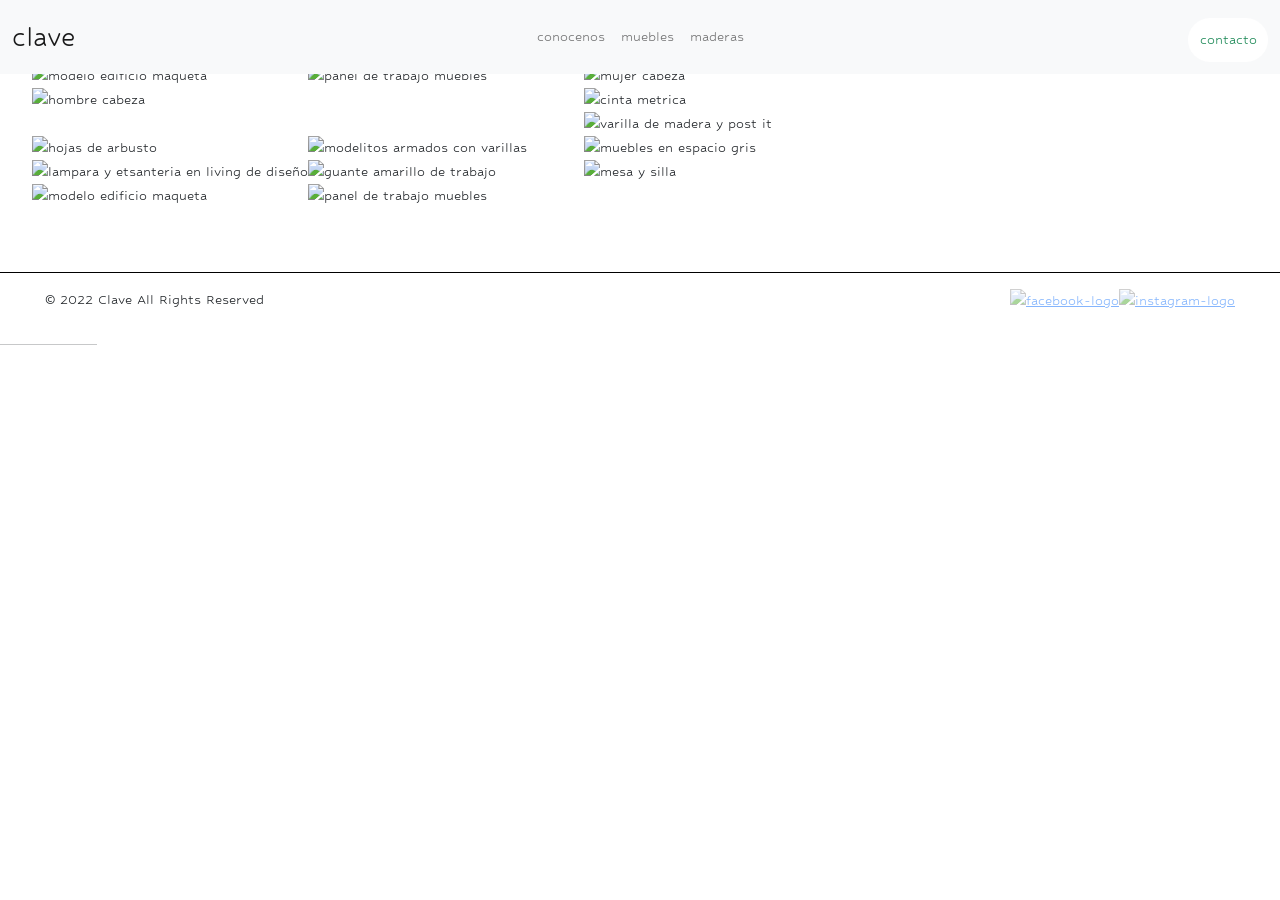
==== index.html @ bccb9eaf "otro-intento" ====
<!DOCTYPE html>
<html lang="en">
<head>
    <meta charset="UTF-8">
    <meta http-equiv="X-UA-Compatible" content="IE=edge">
    <meta name="viewport" content="width=device-width, initial-scale=1.0">
    <link rel="stylesheet" href="./styles/bootstrap.min.css">
    <link href="https://fonts.googleapis.com/css2?family=Hubballi&display=swap" rel="stylesheet">
    <link rel="stylesheet" href="./styles/style.css">
    <title>clave</title>
</head>

<body class="body-grid">

    <header class="header-fixed-index">   
    
        <nav class="navbar navbar-expand-lg navbar-light bg-light fixed-top">
            <div class="container-fluid">
              <a class="navbar-brand" href="#">clave</a>
              <button class="navbar-toggler" type="button" data-bs-toggle="collapse" data-bs-target="#navbarSupportedContent" aria-controls="navbarSupportedContent" aria-expanded="false" aria-label="Toggle navigation">
                <span class="navbar-toggler-icon"></span>
              </button>
              <div class="collapse navbar-collapse" id="navbarSupportedContent">
                <ul class="navbar-nav mx-auto mb-2 mb-lg-0">
                  <li class="nav-item">
                    <a class="nav-link" href="./pages/conocenos.html">conocenos</a>
                  </li>
                  <li class="nav-item">
                    <a class="nav-link" href="./pages/muebles.html">muebles</a>
                  </li>
                  <li class="nav-item">
                    <a class="nav-link" href="./pages/maderas.html">maderas</a>
                  </li>
                </ul>
                <div class="d-flex">
                 <a href="./pages/contacto.html"><button class="btn btn-outline-success" >contacto</button></a>
                </div>
              </div>
            </div>
          </nav>

    </header>

    <main class="main-index">       
       <div class="grid-container__index">  
         <img class="img-index 1" src="assets/img/01.jpg" alt="modelo edificio maqueta">
         <img class="img-index 2" src="./assets/img/02.jpg" alt="panel de trabajo muebles">
         <img class="img-index 3" src="./assets/img/03.jpg" alt="cinta metrica">
         <img class="img-index 4" src="./assets/img/04.jpg" alt="hombre cabeza">
         <img class="img-index 5" src="./assets/img/05.jpg" alt="mujer cabeza">
         <img class="img-index 6" src="./assets/img/06.jpg" alt="varilla de madera y post it">
         <img class="img-index 7" src="./assets/img/07.jpg" alt="hojas de arbusto">
         <img class="img-index 8" src="./assets/img/08.jpg" alt="modelitos armados con varillas">
         <img class="img-index 9" src="./assets/img/09.jpg" alt="muebles en espacio gris">
         <img class="img-index 10" src="./assets/img/10.jpg" alt="lampara y etsanteria en living de diseño">
         <img class="img-index 11" src="./assets/img/11.jpg" alt="guante amarillo de trabajo">
         <img class="img-index 12" src="./assets/img/12.jpg" alt="mesa y silla">
         <img class="img-index 1" src="./assets/img/01.jpg" alt="modelo edificio maqueta">
         <img class="img-index 2" src="./assets/img/02.jpg" alt="panel de trabajo muebles">
       </div>
    </main>

           <hr>

    <footer class="footer-index">
        <p>© 2022 Clave All Rights Reserved</p>
        <div class="social-div">
            <a href="https://facebook.com"><img class="socials" src="./assets/img/facebook-brands.svg" alt="facebook-logo"></a>
            <a href="https://instagram.com"><img class="socials" src="./assets/img/instagram-brands.svg" alt="instagram-logo"></a>      
        </div>
    </footer>


<script src="./js/bootstrap.bundle.min.js"></script>


</body>
</html>
---- styles/style.css ----
* {
    box-sizing: border-box;
    margin: 0;
    padding: 0;
    font-family: 'Hubballi', cursive, black;
    text-decoration: none;
}



body {
    background: white;
}

/*HEADER*/



header {
    background: rgb(216, 216, 216,);   
}


.navbar-brand {
    font-size: 2rem;
    font-weight: 400;
    transition: all 1s;
}

.navbar-brand:hover {
    font-size: 3rem;
}


li {
    transition: all 1s;
}

li:hover {
    font-size: 2rem;
}


a:visited {
    text-decoration: none;
    color: black;
}

.btn {
    width: 5em;
    padding-top: 10px;
    padding-bottom: 10px;
    background: white;
    margin: none;
    border: none;
    border-radius: 50px;
    cursor: pointer;
    transition: ease-out 1s;
    margin-top: 0.4em; 
}



.btn:hover {
    color: white;
    box-shadow: inset -200px 0 0 0 #C0CEDD;
    font-size: 1.1rem;
   }

/*HEADER*/

/*INDEX*/
   

.body-grid {
    display: grid;
    grid-template-columns: auto;
    grid-template-areas: 
    "header header header header"
    "main main main main"
    "footer footer footer footer"
    ;
}

.header-fixed-index {
    grid-area: header; 
}

.main-index {
    grid-area: main;
}

.footer-index {
    grid-area: footer;
    border-top: 1px solid black;
}

.main-index {
   display: flex;
}

.grid-container__index {
    display: grid;
    grid-template-columns: 1fr ;
    padding: 4em 2em;
}
  
.img-index:nth-child(4) {
    grid-column: 1 / 3;
    grid-row: 1 / 3;
} 

.img-index:nth-child(5) {
    grid-column: 1 / 3;
    grid-row: 4 / 6 ;
} 

.img-index {
    width: 100%;
    min-width: auto;
}

@media (min-width: 500px) {
 
   .grid-container__index {
        grid-template-columns: 1fr 1fr 1fr;
    }

    

   .img-index:nth-child(4) {
        grid-column: 1 / 3;
        grid-row: 2 / 4;
    } 

    .img-index:nth-child(5) {
        grid-column: 3 / 4;
        grid-row: 1 / 2 ;
    } 

}

@media (min-width: 800px) {
    .body-grid {

    
    grid-template-areas: 
    "header header header header"
    "main main main main"
    "footer footer footer footer"
    ;
    }
}

/*INDEX*/

/*CONOCENOS*/

.container-conocenos {
    display: flex;
    flex-direction: column-reverse;
    align-items: center;
    flex-wrap: wrap;
    padding: 2em;
}


.img-conocenos {
    width: 25%;
    min-width: 275px;
    align-self: center;
}

.info {
    width: 100%;  
    min-width: 150px;
}

.info h2 {
    font-size: 2rem;
    font-weight: 400;
}

.whoarewe {
    margin: 1.5em;
}



@media  (min-width: 950px) {
    
    .container-conocenos {
        flex-direction: row;
        flex-wrap: nowrap;
    }
    
    .img-conocenos {
        align-self: baseline;
        margin-top: 1em;
       
        
    }
    
    .info {
        width: 45%;  
        min-width: 300px;
        
    }
    
    .info h2 {
        padding-bottom:10px; 
        margin-left: 0.7em ;  
    }
    
    

}



/*CONOCENOS*/

/*PRODUCTOS*/



.gallery-muebles {
    display: grid;
    grid-gap: 1em;
    grid-template-columns: 1fr;
    padding: 5em ;
}

.flex-grid-muebles {
    display: flex;
    justify-content: center;
}

.gallery-muebles img {
    width: 250px;
    max-width: fit-content;
    cursor:pointer;
    padding: 0.15em;
}

@media  (min-width: 500px) {
    .gallery-muebles {
        grid-template-columns: 1fr 1fr;
    }
}


@media  (min-width: 800px) {
    .gallery-muebles {
        grid-template-columns: 1fr 1fr 1fr;
    } 
}

@media  (min-width: 1100px) {
    .gallery-muebles {
        grid-template-columns: 1fr 1fr 1fr 1fr;
    }
}
    
/*PRODUCTOS*/

/*MADERAS*/

.main-maderas {
    padding: 2em 2em;   
}


.container__maderas {
    display: flex;
    justify-content: center; 
    flex-wrap: wrap; 
}

.card {
    display: flex;
    justify-content:center;
    background: rgb(216, 216, 216, 0.4);
    padding: 1em;
    margin-left: 1em;
    margin-bottom: 1em;
    z-index: 1;
}

.card-img-top {
    max-width: 8em;
    align-self: center;
    border-radius: 200px;
    margin-bottom: 1em;
    transition: all 0.5s;
    z-index: 99;
    
}

.card-img-top:hover  {
    transform: scale(1.1);
    border: 1.5px solid #fff;
}

.card-title {
    font-weight: 500;
    padding: 0.5em;
}

.card-text {
    width: 80%;
    text-align: center;
    align-self: center;
    padding: 1em 0;
    border-top: 1px solid white;
}


/*MADERAS*/


/*CONTACTO*/

.main-contacto {
   padding: 3em;
}

.container-contacto {
    display: flex;
    flex-wrap: wrap;
    flex-direction: column;
    align-items: center;
}

form {
    background-color: rgb(216, 216, 216, 0.4);
    padding: 2em;
}

label, input, textarea {
    display: block;
    margin-bottom: 0.5em;
    background-color:rgb(216, 216, 216, 0.4);
    padding: 0.5;
}

input, textarea {
    border: white 2px solid;
}

.btn-contacto {
    background-color: rgb(216, 216, 216, 0.4);
    border:white 2px solid;
    padding: 1em;
    cursor: pointer;
    transition: ease-out 0.5s;
    
}

.btn-contacto:hover {
   transform:scale(1.4,1.4) ;
   background:#C0CEDD ;

}

@media  (max-width: 500px) {
  
    .main-contacto {
        padding: 0.5em;
    }

    form {
        padding: 0.5em;
    }

    label, input, textarea {
        padding: 0.5em
    }
}



/*CONTACTO*/


/*FOOTER*/

footer {
    padding: 10px;
    bottom: auto;
    display: flex;
    justify-content: space-between;
}

.socials {
    width: 1.3em;
    opacity: 0.5;
}

p {
    margin: 5px 35px;
}

.social-div {
    margin: 5px 35px;
    display: flex;
}

/*FOOTER*/
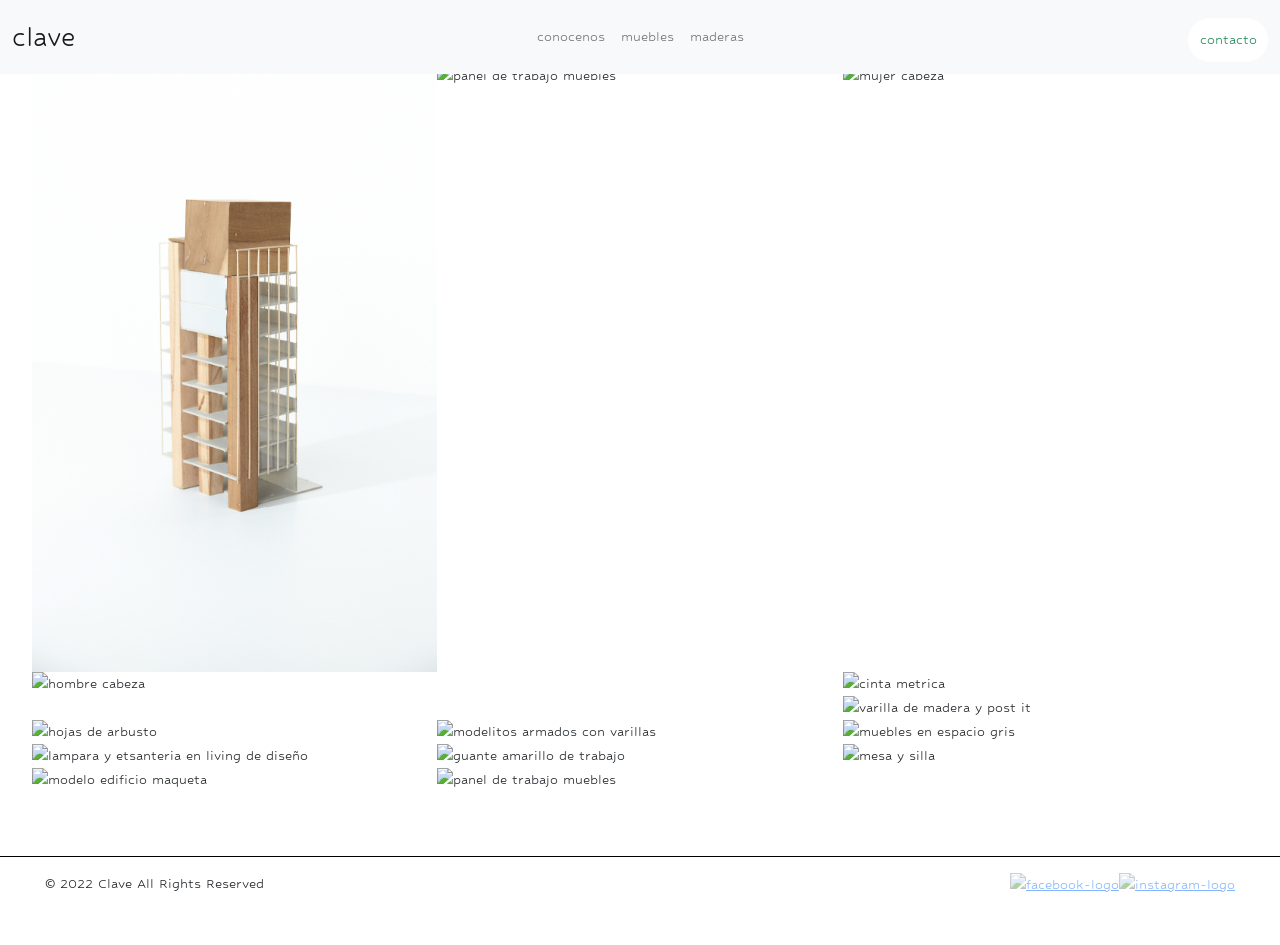
==== commit 4225a335: "a ver" ====
--- a/index.html
+++ b/index.html
@@ -43,20 +43,20 @@
 
     <main class="main-index">       
        <div class="grid-container__index">  
+         <img class="img-index 1" src="assets/01.jpg" alt="modelo edificio maqueta">
+         <img class="img-index 2" src="assets/img/02.jpg" alt="panel de trabajo muebles">
+         <img class="img-index 3" src="assets/img/03.jpg" alt="cinta metrica">
+         <img class="img-index 4" src="assets/img/04.jpg" alt="hombre cabeza">
+         <img class="img-index 5" src="assets/img/05.jpg" alt="mujer cabeza">
+         <img class="img-index 6" src="assets/img/06.jpg" alt="varilla de madera y post it">
+         <img class="img-index 7" src="assets/img/07.jpg" alt="hojas de arbusto">
+         <img class="img-index 8" src="assets/img/08.jpg" alt="modelitos armados con varillas">
+         <img class="img-index 9" src="assets/img/09.jpg" alt="muebles en espacio gris">
+         <img class="img-index 10" src="assets/img/10.jpg" alt="lampara y etsanteria en living de diseño">
+         <img class="img-index 11" src="assets/img/11.jpg" alt="guante amarillo de trabajo">
+         <img class="img-index 12" src="assets/img/12.jpg" alt="mesa y silla">
          <img class="img-index 1" src="assets/img/01.jpg" alt="modelo edificio maqueta">
-         <img class="img-index 2" src="./assets/img/02.jpg" alt="panel de trabajo muebles">
-         <img class="img-index 3" src="./assets/img/03.jpg" alt="cinta metrica">
-         <img class="img-index 4" src="./assets/img/04.jpg" alt="hombre cabeza">
-         <img class="img-index 5" src="./assets/img/05.jpg" alt="mujer cabeza">
-         <img class="img-index 6" src="./assets/img/06.jpg" alt="varilla de madera y post it">
-         <img class="img-index 7" src="./assets/img/07.jpg" alt="hojas de arbusto">
-         <img class="img-index 8" src="./assets/img/08.jpg" alt="modelitos armados con varillas">
-         <img class="img-index 9" src="./assets/img/09.jpg" alt="muebles en espacio gris">
-         <img class="img-index 10" src="./assets/img/10.jpg" alt="lampara y etsanteria en living de diseño">
-         <img class="img-index 11" src="./assets/img/11.jpg" alt="guante amarillo de trabajo">
-         <img class="img-index 12" src="./assets/img/12.jpg" alt="mesa y silla">
-         <img class="img-index 1" src="./assets/img/01.jpg" alt="modelo edificio maqueta">
-         <img class="img-index 2" src="./assets/img/02.jpg" alt="panel de trabajo muebles">
+         <img class="img-index 2" src="assets/img/02.jpg" alt="panel de trabajo muebles">
        </div>
     </main>
 
@@ -65,8 +65,8 @@
     <footer class="footer-index">
         <p>© 2022 Clave All Rights Reserved</p>
         <div class="social-div">
-            <a href="https://facebook.com"><img class="socials" src="./assets/img/facebook-brands.svg" alt="facebook-logo"></a>
-            <a href="https://instagram.com"><img class="socials" src="./assets/img/instagram-brands.svg" alt="instagram-logo"></a>      
+            <a href="https://facebook.com"><img class="socials" src="assets/img/facebook-brands.svg" alt="facebook-logo"></a>
+            <a href="https://instagram.com"><img class="socials" src="assets/img/instagram-brands.svg" alt="instagram-logo"></a>      
         </div>
     </footer>
 
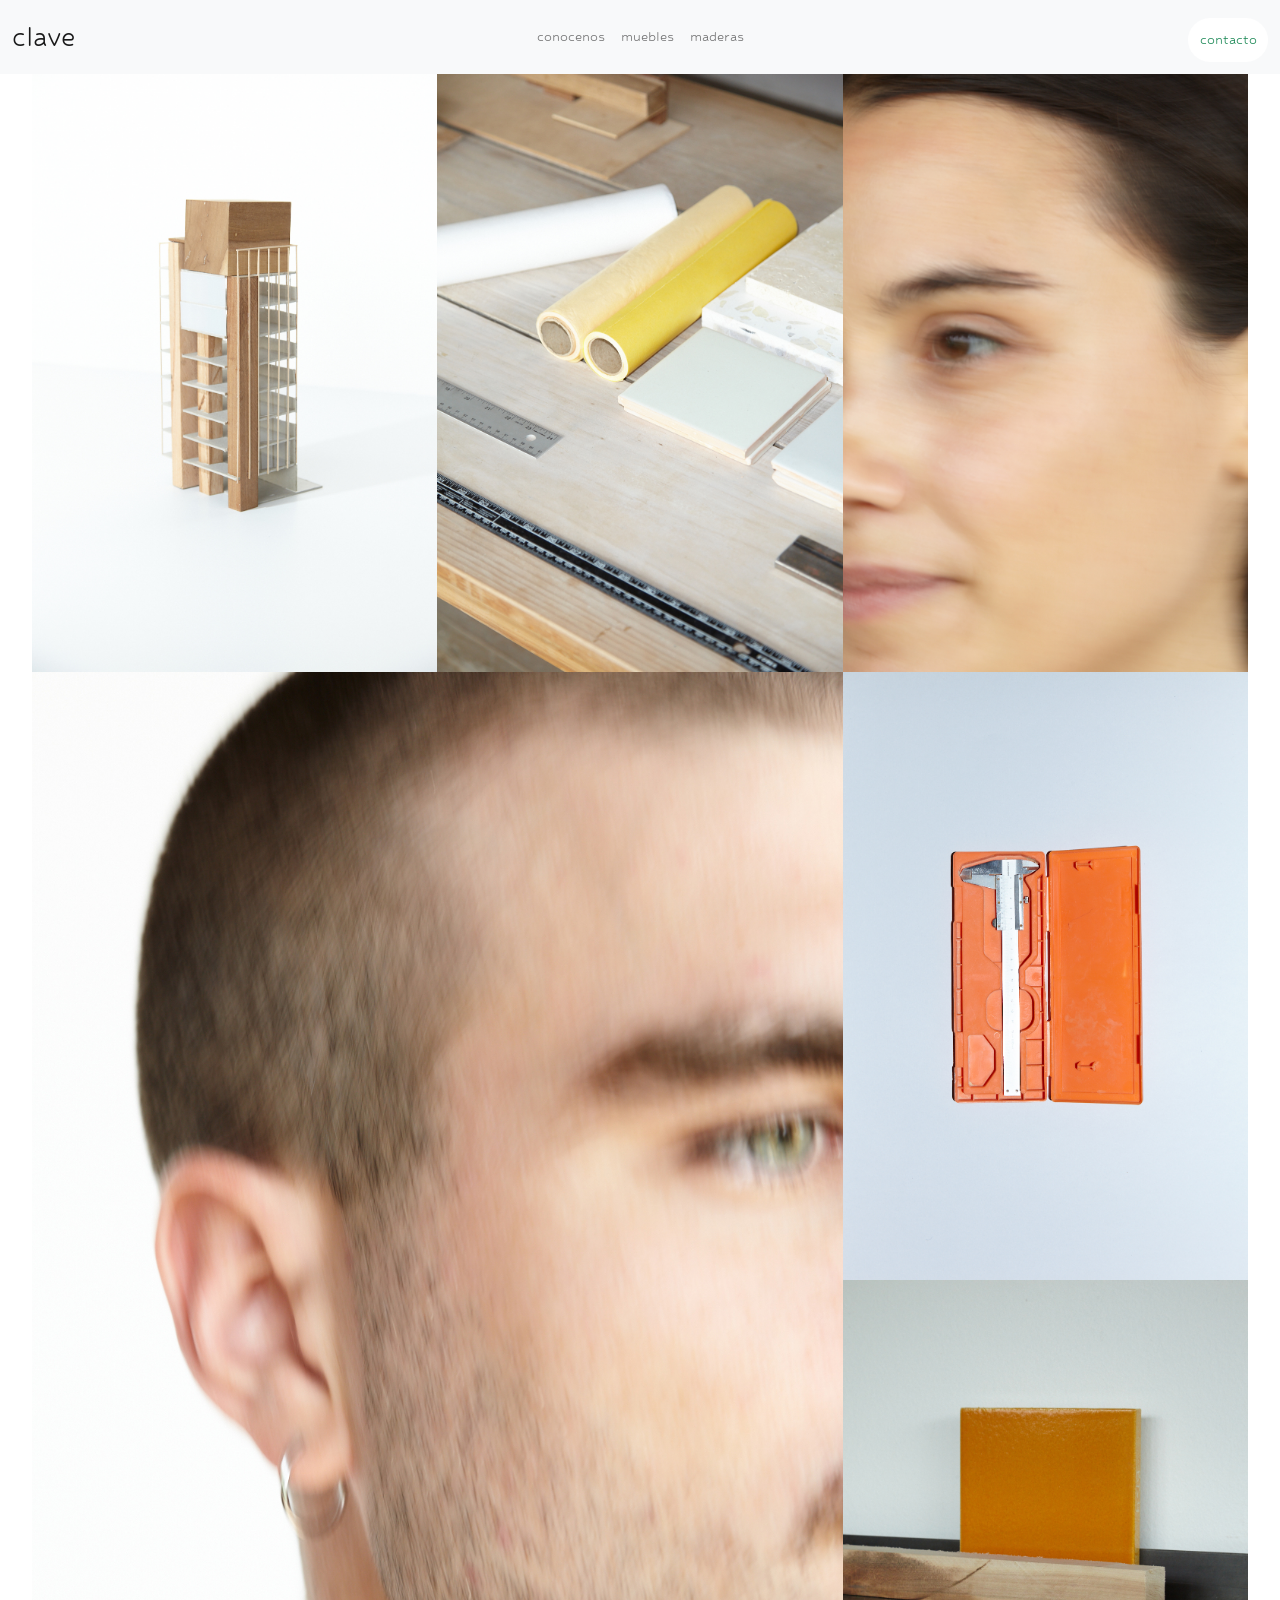
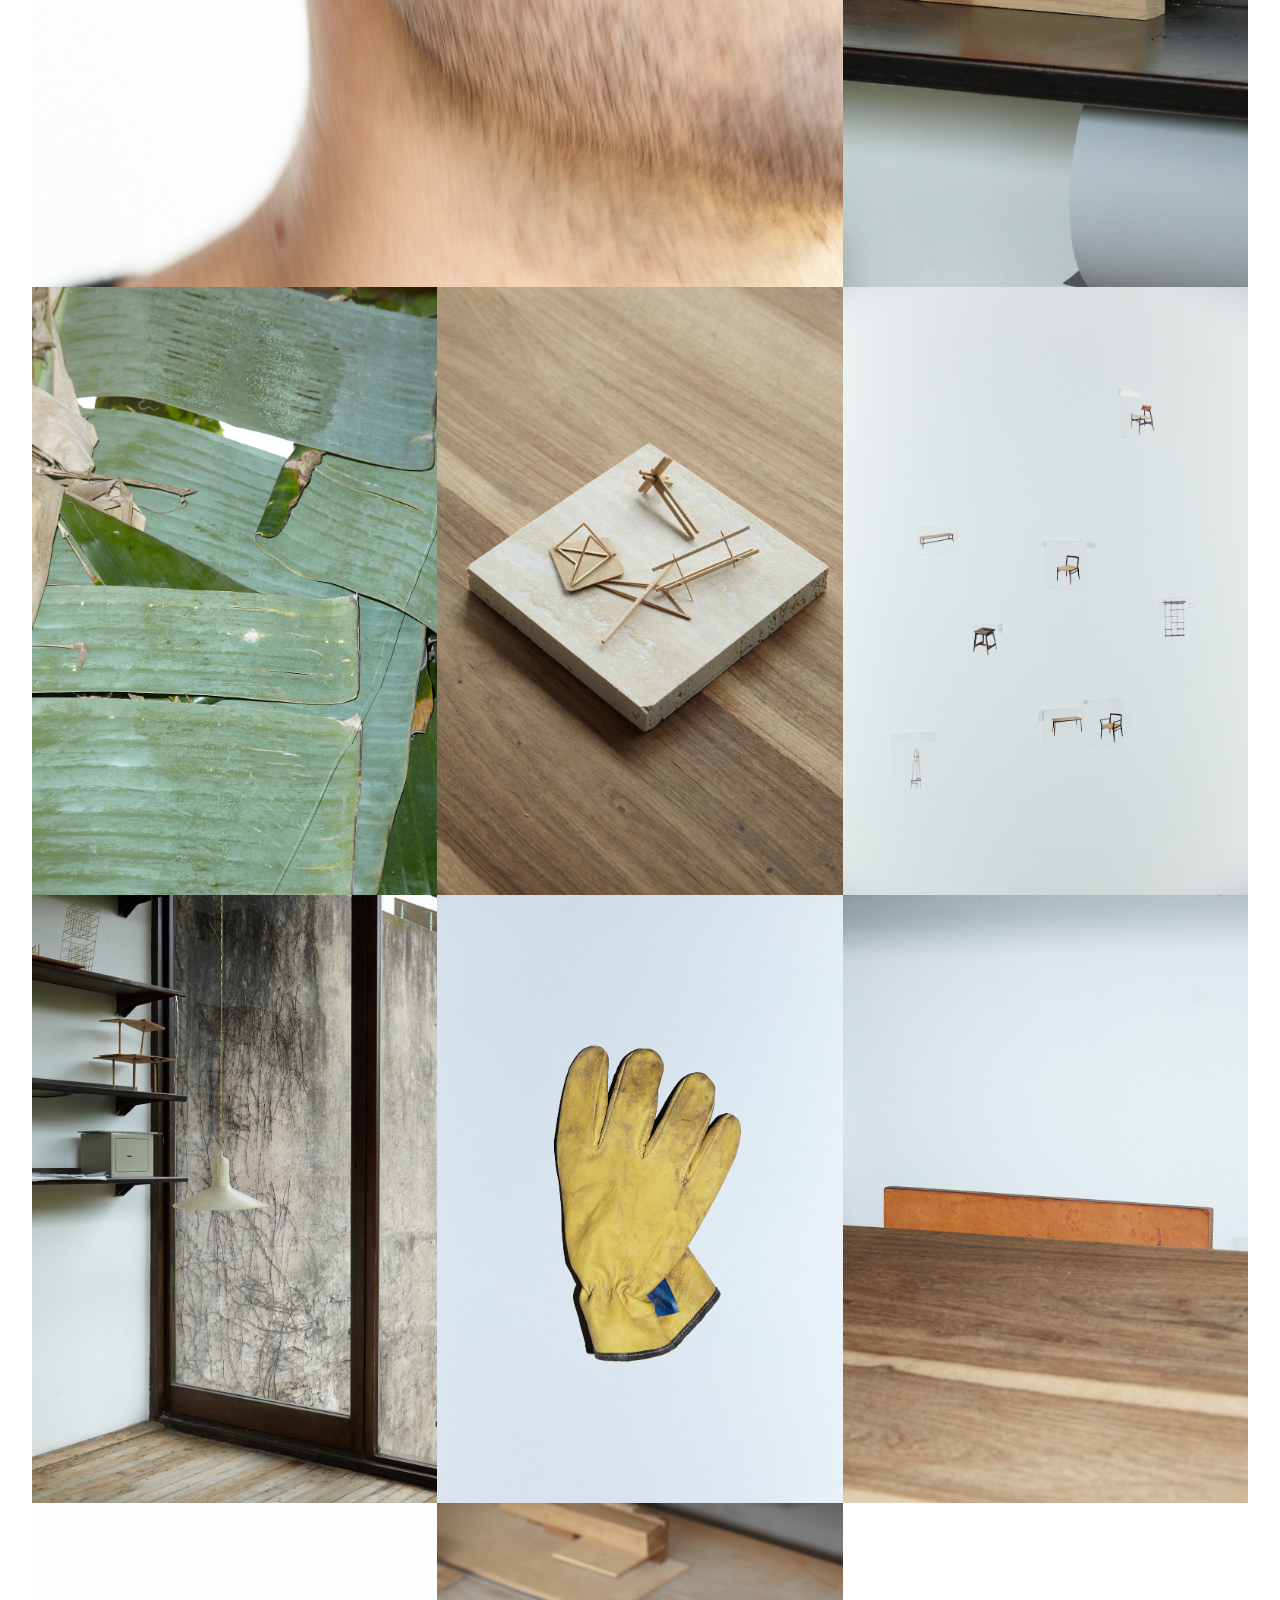
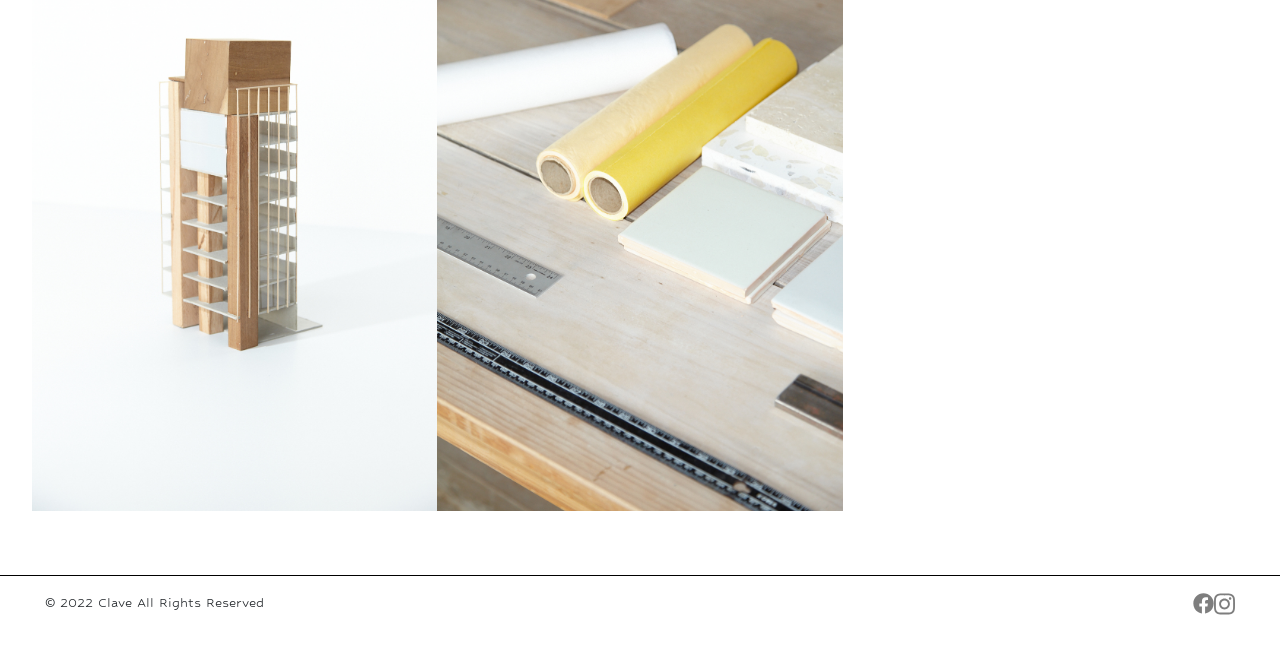
==== commit ccc2d53c: "ahora si" ====
--- a/index.html
+++ b/index.html
@@ -44,19 +44,19 @@
     <main class="main-index">       
        <div class="grid-container__index">  
          <img class="img-index 1" src="assets/01.jpg" alt="modelo edificio maqueta">
-         <img class="img-index 2" src="assets/img/02.jpg" alt="panel de trabajo muebles">
-         <img class="img-index 3" src="assets/img/03.jpg" alt="cinta metrica">
-         <img class="img-index 4" src="assets/img/04.jpg" alt="hombre cabeza">
-         <img class="img-index 5" src="assets/img/05.jpg" alt="mujer cabeza">
-         <img class="img-index 6" src="assets/img/06.jpg" alt="varilla de madera y post it">
-         <img class="img-index 7" src="assets/img/07.jpg" alt="hojas de arbusto">
-         <img class="img-index 8" src="assets/img/08.jpg" alt="modelitos armados con varillas">
-         <img class="img-index 9" src="assets/img/09.jpg" alt="muebles en espacio gris">
-         <img class="img-index 10" src="assets/img/10.jpg" alt="lampara y etsanteria en living de diseño">
-         <img class="img-index 11" src="assets/img/11.jpg" alt="guante amarillo de trabajo">
-         <img class="img-index 12" src="assets/img/12.jpg" alt="mesa y silla">
-         <img class="img-index 1" src="assets/img/01.jpg" alt="modelo edificio maqueta">
-         <img class="img-index 2" src="assets/img/02.jpg" alt="panel de trabajo muebles">
+         <img class="img-index 2" src="assets/02.jpg" alt="panel de trabajo muebles">
+         <img class="img-index 3" src="assets/03.jpg" alt="cinta metrica">
+         <img class="img-index 4" src="assets/04.jpg" alt="hombre cabeza">
+         <img class="img-index 5" src="assets/05.jpg" alt="mujer cabeza">
+         <img class="img-index 6" src="assets/06.jpg" alt="varilla de madera y post it">
+         <img class="img-index 7" src="assets/07.jpg" alt="hojas de arbusto">
+         <img class="img-index 8" src="assets/08.jpg" alt="modelitos armados con varillas">
+         <img class="img-index 9" src="assets/09.jpg" alt="muebles en espacio gris">
+         <img class="img-index 10" src="assets/10.jpg" alt="lampara y etsanteria en living de diseño">
+         <img class="img-index 11" src="assets/11.jpg" alt="guante amarillo de trabajo">
+         <img class="img-index 12" src="assets/12.jpg" alt="mesa y silla">
+         <img class="img-index 1" src="assets/01.jpg" alt="modelo edificio maqueta">
+         <img class="img-index 2" src="assets/02.jpg" alt="panel de trabajo muebles">
        </div>
     </main>
 
@@ -65,8 +65,8 @@
     <footer class="footer-index">
         <p>© 2022 Clave All Rights Reserved</p>
         <div class="social-div">
-            <a href="https://facebook.com"><img class="socials" src="assets/img/facebook-brands.svg" alt="facebook-logo"></a>
-            <a href="https://instagram.com"><img class="socials" src="assets/img/instagram-brands.svg" alt="instagram-logo"></a>      
+            <a href="https://facebook.com"><img class="socials" src="assets/facebook-brands.svg" alt="facebook-logo"></a>
+            <a href="https://instagram.com"><img class="socials" src="assets/instagram-brands.svg" alt="instagram-logo"></a>      
         </div>
     </footer>
 
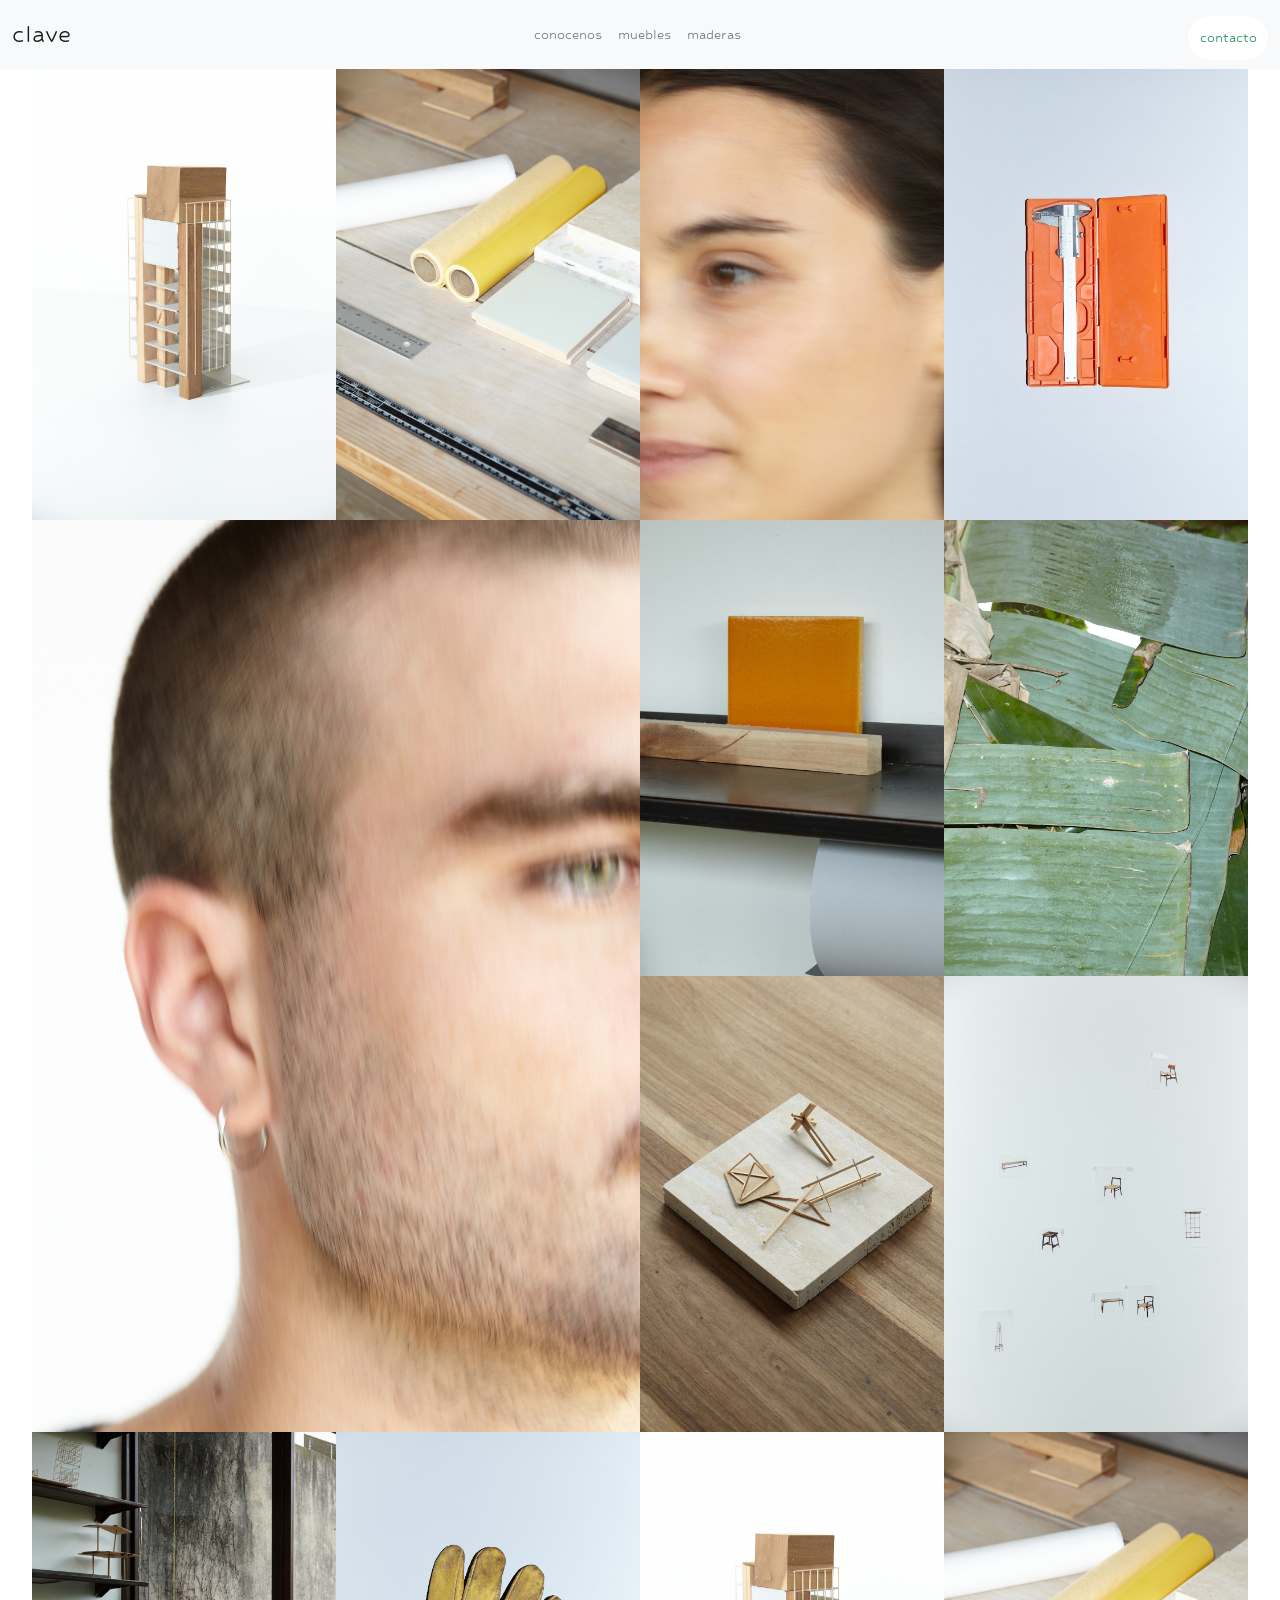
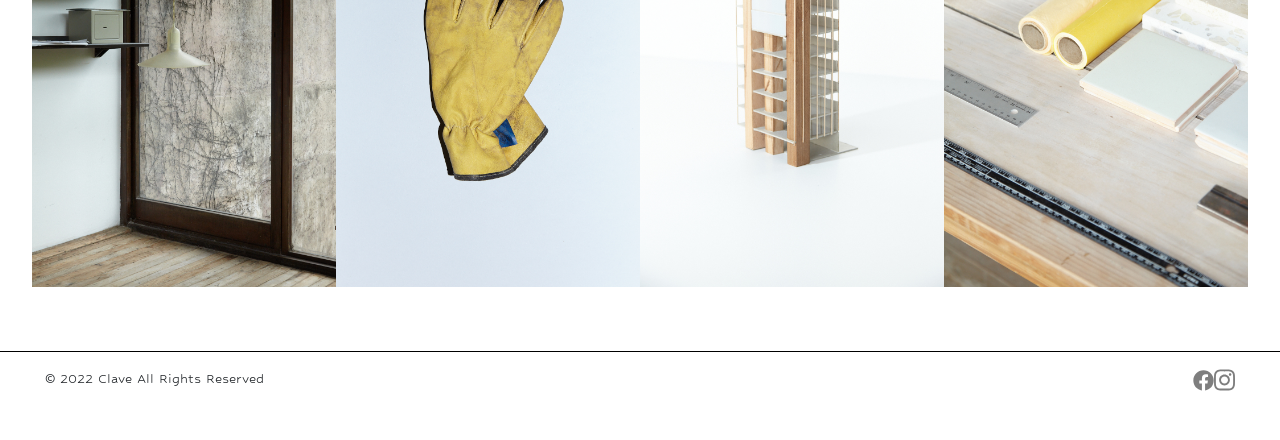
==== commit 3f1bc003: "entrega sass2 +seo" ====
--- a/index.html
+++ b/index.html
@@ -4,10 +4,12 @@
     <meta charset="UTF-8">
     <meta http-equiv="X-UA-Compatible" content="IE=edge">
     <meta name="viewport" content="width=device-width, initial-scale=1.0">
+    <meta name="keywords" content="muebles, madera, diseño, comprar"/>
+    <meta name="description" content="Clave es más que una mueblería es una forma de repensar tu vida desde la estética y el diseño."/>
     <link rel="stylesheet" href="./styles/bootstrap.min.css">
     <link href="https://fonts.googleapis.com/css2?family=Hubballi&display=swap" rel="stylesheet">
     <link rel="stylesheet" href="./styles/style.css">
-    <title>clave</title>
+    <title>diseño y muebles - clave</title>
 </head>
 
 <body class="body-grid">
--- a/styles/style.css
+++ b/styles/style.css
@@ -1,410 +1,307 @@
-* {
-    box-sizing: border-box;
-    margin: 0;
-    padding: 0;
-    font-family: 'Hubballi', cursive, black;
-    text-decoration: none;
-}
-
-
-
-body {
-    background: white;
-}
-
-/*HEADER*/
-
-
-
+/*header*/
 header {
-    background: rgb(216, 216, 216,);   
-}
-
-
-.navbar-brand {
-    font-size: 2rem;
-    font-weight: 400;
-    transition: all 1s;
-}
-
-.navbar-brand:hover {
-    font-size: 3rem;
-}
-
-
-li {
-    transition: all 1s;
-}
-
-li:hover {
-    font-size: 2rem;
-}
-
-
-a:visited {
-    text-decoration: none;
-    color: black;
-}
-
-.btn {
-    width: 5em;
-    padding-top: 10px;
-    padding-bottom: 10px;
-    background: white;
-    margin: none;
-    border: none;
-    border-radius: 50px;
-    cursor: pointer;
-    transition: ease-out 1s;
-    margin-top: 0.4em; 
-}
-
-
-
-.btn:hover {
-    color: white;
-    box-shadow: inset -200px 0 0 0 #C0CEDD;
-    font-size: 1.1rem;
-   }
-
-/*HEADER*/
-
-/*INDEX*/
-   
-
+  background: rgb(216, 216, 216);
+}
+header .navbar-brand {
+  font-size: 1.8rem;
+  font-weight: 300;
+  transition: all 1s;
+}
+header .navbar-brand:hover {
+  font-size: 3rem;
+}
+header .li {
+  transition: all 1s;
+}
+header .li:hover {
+  font-size: 2rem;
+}
+header .li a:visited {
+  text-decoration: none;
+  color: black;
+}
+header .btn {
+  width: 5em;
+  padding-top: 10px;
+  padding-bottom: 10px;
+  background: white;
+  margin: none;
+  border: none;
+  border-radius: 50px;
+  cursor: pointer;
+  transition: ease-out 1s;
+  margin-top: 0.4em;
+}
+header .btn:hover {
+  color: white;
+  box-shadow: inset -200px 0 0 0 #C0CEDD;
+  font-size: 1.1rem;
+}
+
+/*header*/
+/*main*/
 .body-grid {
-    display: grid;
-    grid-template-columns: auto;
-    grid-template-areas: 
-    "header header header header"
-    "main main main main"
-    "footer footer footer footer"
-    ;
-}
-
-.header-fixed-index {
-    grid-area: header; 
-}
-
-.main-index {
-    grid-area: main;
-}
-
-.footer-index {
-    grid-area: footer;
-    border-top: 1px solid black;
-}
-
-.main-index {
-   display: flex;
-}
-
-.grid-container__index {
-    display: grid;
-    grid-template-columns: 1fr ;
+  display: grid;
+  grid-template-columns: auto;
+  grid-template-areas: "header header header header" "main main main main" "footer footer footer footer";
+}
+.body-grid .header-fixed-index {
+  grid-area: header;
+}
+.body-grid .footer-index {
+  grid-area: footer;
+  border-top: 1px solid black;
+}
+.body-grid .main-index {
+  grid-area: main;
+  display: flex;
+}
+.body-grid .main-index .grid-container__index {
+  display: grid;
+  grid-template-columns: 1fr;
+  padding: 4em 2em;
+}
+.body-grid .main-index .grid-container__index .img-index {
+  width: 100%;
+  min-width: auto;
+}
+.body-grid .main-index .grid-container__index .img-index:nth-child(4) {
+  grid-column: 1/3;
+  grid-row: 1/3;
+}
+.body-grid .main-index .grid-container__index .img-index:nth-child(5) {
+  grid-column: 1/3;
+  grid-row: 4/6;
+}
+@media (min-width: 500px) {
+  .body-grid .main-index .grid-container__index {
+    grid-template-columns: 1fr 1fr 1fr;
+  }
+  .body-grid .main-index .grid-container__index .img-index:nth-child(4) {
+    grid-column: 1/3;
+    grid-row: 2/4;
+  }
+  .body-grid .main-index .grid-container__index .img-index:nth-child(5) {
+    grid-column: 3/4;
+    grid-row: 1/2;
+  }
+}
+@media (min-width: 950px) {
+  .body-grid .main-index .grid-container__index {
+    grid-template-columns: 1fr 1fr 1fr 1fr;
     padding: 4em 2em;
-}
-  
-.img-index:nth-child(4) {
-    grid-column: 1 / 3;
-    grid-row: 1 / 3;
-} 
-
-.img-index:nth-child(5) {
-    grid-column: 1 / 3;
-    grid-row: 4 / 6 ;
-} 
-
-.img-index {
+  }
+  .body-grid .main-index .grid-container__index .img-index {
     width: 100%;
     min-width: auto;
-}
-
+  }
+  .body-grid .main-index .grid-container__index .img-index:nth-child(12) {
+    display: none;
+  }
+}
+
+/*main*/
+/*conocenos*/
+.container-conocenos {
+  display: flex;
+  flex-direction: column-reverse;
+  align-items: center;
+  flex-wrap: wrap;
+  padding: 2em;
+}
+.container-conocenos .img-conocenos {
+  width: 25%;
+  min-width: 275px;
+  align-self: center;
+}
+.container-conocenos .info {
+  width: 100%;
+  min-width: 150px;
+}
+.container-conocenos .info h2 {
+  font-size: 2rem;
+  font-weight: 400;
+}
+.container-conocenos .info .whoarewe {
+  margin: 1.5em;
+}
+
+@media (min-width: 950px) {
+  .container-conocenos {
+    flex-direction: row;
+    flex-wrap: nowrap;
+  }
+  .container-conocenos .img-conocenos {
+    align-self: baseline;
+    margin-top: 1em;
+  }
+  .container-conocenos .info {
+    width: 45%;
+    min-width: 300px;
+  }
+  .container-conocenos .info h2 {
+    padding-bottom: 10px;
+    margin-left: 0.7em;
+  }
+}
+/*conocenos*/
+/*conocenos*/
+.flex-grid-muebles {
+  display: flex;
+  justify-content: center;
+}
+.flex-grid-muebles .gallery-muebles {
+  display: grid;
+  grid-gap: 1em;
+  grid-template-columns: 1fr;
+  padding: 5em;
+}
+.flex-grid-muebles .gallery-muebles img {
+  width: 250px;
+  max-width: fit-content;
+  cursor: pointer;
+  padding: 0.15em;
+}
 @media (min-width: 500px) {
- 
-   .grid-container__index {
-        grid-template-columns: 1fr 1fr 1fr;
-    }
-
-    
-
-   .img-index:nth-child(4) {
-        grid-column: 1 / 3;
-        grid-row: 2 / 4;
-    } 
-
-    .img-index:nth-child(5) {
-        grid-column: 3 / 4;
-        grid-row: 1 / 2 ;
-    } 
-
-}
-
-@media (min-width: 800px) {
-    .body-grid {
-
-    
-    grid-template-areas: 
-    "header header header header"
-    "main main main main"
-    "footer footer footer footer"
-    ;
-    }
-}
-
-/*INDEX*/
-
-/*CONOCENOS*/
-
-.container-conocenos {
-    display: flex;
-    flex-direction: column-reverse;
-    align-items: center;
-    flex-wrap: wrap;
-    padding: 2em;
-}
-
-
-.img-conocenos {
-    width: 25%;
-    min-width: 275px;
-    align-self: center;
-}
-
-.info {
-    width: 100%;  
-    min-width: 150px;
-}
-
-.info h2 {
-    font-size: 2rem;
-    font-weight: 400;
-}
-
-.whoarewe {
-    margin: 1.5em;
-}
-
-
-
-@media  (min-width: 950px) {
-    
-    .container-conocenos {
-        flex-direction: row;
-        flex-wrap: nowrap;
-    }
-    
-    .img-conocenos {
-        align-self: baseline;
-        margin-top: 1em;
-       
-        
-    }
-    
-    .info {
-        width: 45%;  
-        min-width: 300px;
-        
-    }
-    
-    .info h2 {
-        padding-bottom:10px; 
-        margin-left: 0.7em ;  
-    }
-    
-    
-
-}
-
-
-
-/*CONOCENOS*/
-
-/*PRODUCTOS*/
-
-
-
-.gallery-muebles {
-    display: grid;
-    grid-gap: 1em;
-    grid-template-columns: 1fr;
-    padding: 5em ;
-}
-
-.flex-grid-muebles {
-    display: flex;
-    justify-content: center;
-}
-
-.gallery-muebles img {
-    width: 250px;
-    max-width: fit-content;
-    cursor:pointer;
-    padding: 0.15em;
-}
-
-@media  (min-width: 500px) {
-    .gallery-muebles {
-        grid-template-columns: 1fr 1fr;
-    }
-}
-
-
-@media  (min-width: 800px) {
-    .gallery-muebles {
-        grid-template-columns: 1fr 1fr 1fr;
-    } 
-}
-
-@media  (min-width: 1100px) {
-    .gallery-muebles {
-        grid-template-columns: 1fr 1fr 1fr 1fr;
-    }
-}
-    
-/*PRODUCTOS*/
-
-/*MADERAS*/
+  .flex-grid-muebles .gallery-muebles {
+    grid-template-columns: 1fr 1fr;
+  }
+}
+@media (min-width: 500px) and (min-width: 800px) {
+  .flex-grid-muebles .gallery-muebles {
+    grid-template-columns: 1fr 1fr 1fr;
+  }
+}
+@media (min-width: 500px) and (min-width: 1100px) {
+  .flex-grid-muebles .gallery-muebles {
+    grid-template-columns: 1fr 1fr 1fr 1fr;
+  }
+}
 
 .main-maderas {
-    padding: 2em 2em;   
-}
-
-
-.container__maderas {
-    display: flex;
-    justify-content: center; 
-    flex-wrap: wrap; 
-}
-
-.card {
-    display: flex;
-    justify-content:center;
-    background: rgb(216, 216, 216, 0.4);
-    padding: 1em;
-    margin-left: 1em;
-    margin-bottom: 1em;
-    z-index: 1;
-}
-
-.card-img-top {
-    max-width: 8em;
-    align-self: center;
-    border-radius: 200px;
-    margin-bottom: 1em;
-    transition: all 0.5s;
-    z-index: 99;
-    
-}
-
-.card-img-top:hover  {
-    transform: scale(1.1);
-    border: 1.5px solid #fff;
-}
-
-.card-title {
-    font-weight: 500;
-    padding: 0.5em;
-}
-
-.card-text {
-    width: 80%;
-    text-align: center;
-    align-self: center;
-    padding: 1em 0;
-    border-top: 1px solid white;
-}
-
-
-/*MADERAS*/
-
-
-/*CONTACTO*/
-
+  padding: 2em 2em;
+}
+.main-maderas .container__maderas {
+  display: flex;
+  justify-content: center;
+  flex-wrap: wrap;
+}
+.main-maderas .container__maderas .card {
+  display: flex;
+  justify-content: center;
+  background: rgba(216, 216, 216, 0.4);
+  padding: 1em;
+  margin-left: 1em;
+  margin-bottom: 1em;
+  z-index: 1;
+}
+.main-maderas .container__maderas .card .card-img-top {
+  max-width: 8em;
+  align-self: center;
+  border-radius: 200px;
+  margin-bottom: 1em;
+  transition: all 0.5s;
+  z-index: 99;
+}
+.main-maderas .container__maderas .card .card-img-top:hover {
+  transform: scale(1.1);
+  border: 1.5px solid white;
+}
+.main-maderas .container__maderas .card .card-img-top .card-title {
+  font-weight: 300;
+  padding: 0.5em;
+}
+.main-maderas .container__maderas .card .card-img-top .card-text {
+  width: 80%;
+  text-align: center;
+  align-self: center;
+  padding: 1em 0;
+  border-top: 1px solid white;
+}
+
+/*contacto*/
 .main-contacto {
-   padding: 3em;
-}
-
-.container-contacto {
-    display: flex;
-    flex-wrap: wrap;
-    flex-direction: column;
-    align-items: center;
-}
-
-form {
-    background-color: rgb(216, 216, 216, 0.4);
-    padding: 2em;
-}
-
-label, input, textarea {
-    display: block;
-    margin-bottom: 0.5em;
-    background-color:rgb(216, 216, 216, 0.4);
-    padding: 0.5;
-}
-
-input, textarea {
-    border: white 2px solid;
-}
-
-.btn-contacto {
-    background-color: rgb(216, 216, 216, 0.4);
-    border:white 2px solid;
-    padding: 1em;
-    cursor: pointer;
-    transition: ease-out 0.5s;
-    
-}
-
-.btn-contacto:hover {
-   transform:scale(1.4,1.4) ;
-   background:#C0CEDD ;
-
-}
-
-@media  (max-width: 500px) {
-  
-    .main-contacto {
-        padding: 0.5em;
-    }
-
-    form {
-        padding: 0.5em;
-    }
-
-    label, input, textarea {
-        padding: 0.5em
-    }
-}
-
-
-
-/*CONTACTO*/
-
-
-/*FOOTER*/
-
+  padding: 3em;
+}
+.main-contacto .container-contacto {
+  display: flex;
+  flex-wrap: wrap;
+  flex-direction: column;
+  align-items: center;
+}
+.main-contacto .container-contacto form {
+  background-color: rgba(216, 216, 216, 0.4);
+  padding: 2em;
+}
+.main-contacto .container-contacto form label, .main-contacto .container-contacto form input, .main-contacto .container-contacto form textarea {
+  display: block;
+  padding: 0.5em;
+  background-color: rgba(216, 216, 216, 0.4);
+}
+.main-contacto .container-contacto form input, .main-contacto .container-contacto form textarea {
+  border: white 2px solid;
+}
+.main-contacto .container-contacto form .btn-contacto {
+  background-color: rgba(216, 216, 216, 0.4);
+  border: white 2px solid;
+  padding: 1em;
+  cursor: pointer;
+  transition: ease-out 0.5s;
+}
+.main-contacto .container-contacto form .btn-contacto:hover {
+  transform: scale(1.4, 1.4);
+  background: #C0CEDD;
+}
+
+@media (max-width: 500px) {
+  .main-contacto {
+    padding: 0.5em;
+    margin: auto;
+  }
+  .main-contacto form {
+    padding: 0.5em;
+    margin: auto;
+  }
+  .main-contacto form textarea {
+    padding: 0.5em;
+    margin: auto;
+  }
+  .main-contacto form input, .main-contacto .container-contacto form textarea {
+    padding: 0.5em;
+    margin: auto;
+  }
+  .main-contacto form label, .main-contacto .container-contacto form input, .main-contacto .container-contacto form textarea {
+    padding: 0.5em;
+    margin: auto;
+  }
+}
+/*contacto*/
+/*footer*/
 footer {
-    padding: 10px;
-    bottom: auto;
-    display: flex;
-    justify-content: space-between;
-}
-
-.socials {
-    width: 1.3em;
-    opacity: 0.5;
-}
-
-p {
-    margin: 5px 35px;
-}
-
-.social-div {
-    margin: 5px 35px;
-    display: flex;
-}
-
-/*FOOTER*/
-
+  padding: 10px;
+  bottom: auto;
+  display: flex;
+  justify-content: space-between;
+}
+footer .social-div {
+  margin: 5px 35px;
+  display: flex;
+}
+footer .social-div .socials {
+  width: 1.3em;
+  opacity: 0.5;
+}
+footer p {
+  margin: 5px 35px;
+}
+
+/*footer*/
+* {
+  box-sizing: border-box;
+  margin: 0;
+  padding: 0;
+  font-family: "Hubballi", cursive, black;
+  text-decoration: none;
+}
+
+/*# sourceMappingURL=style.css.map */
